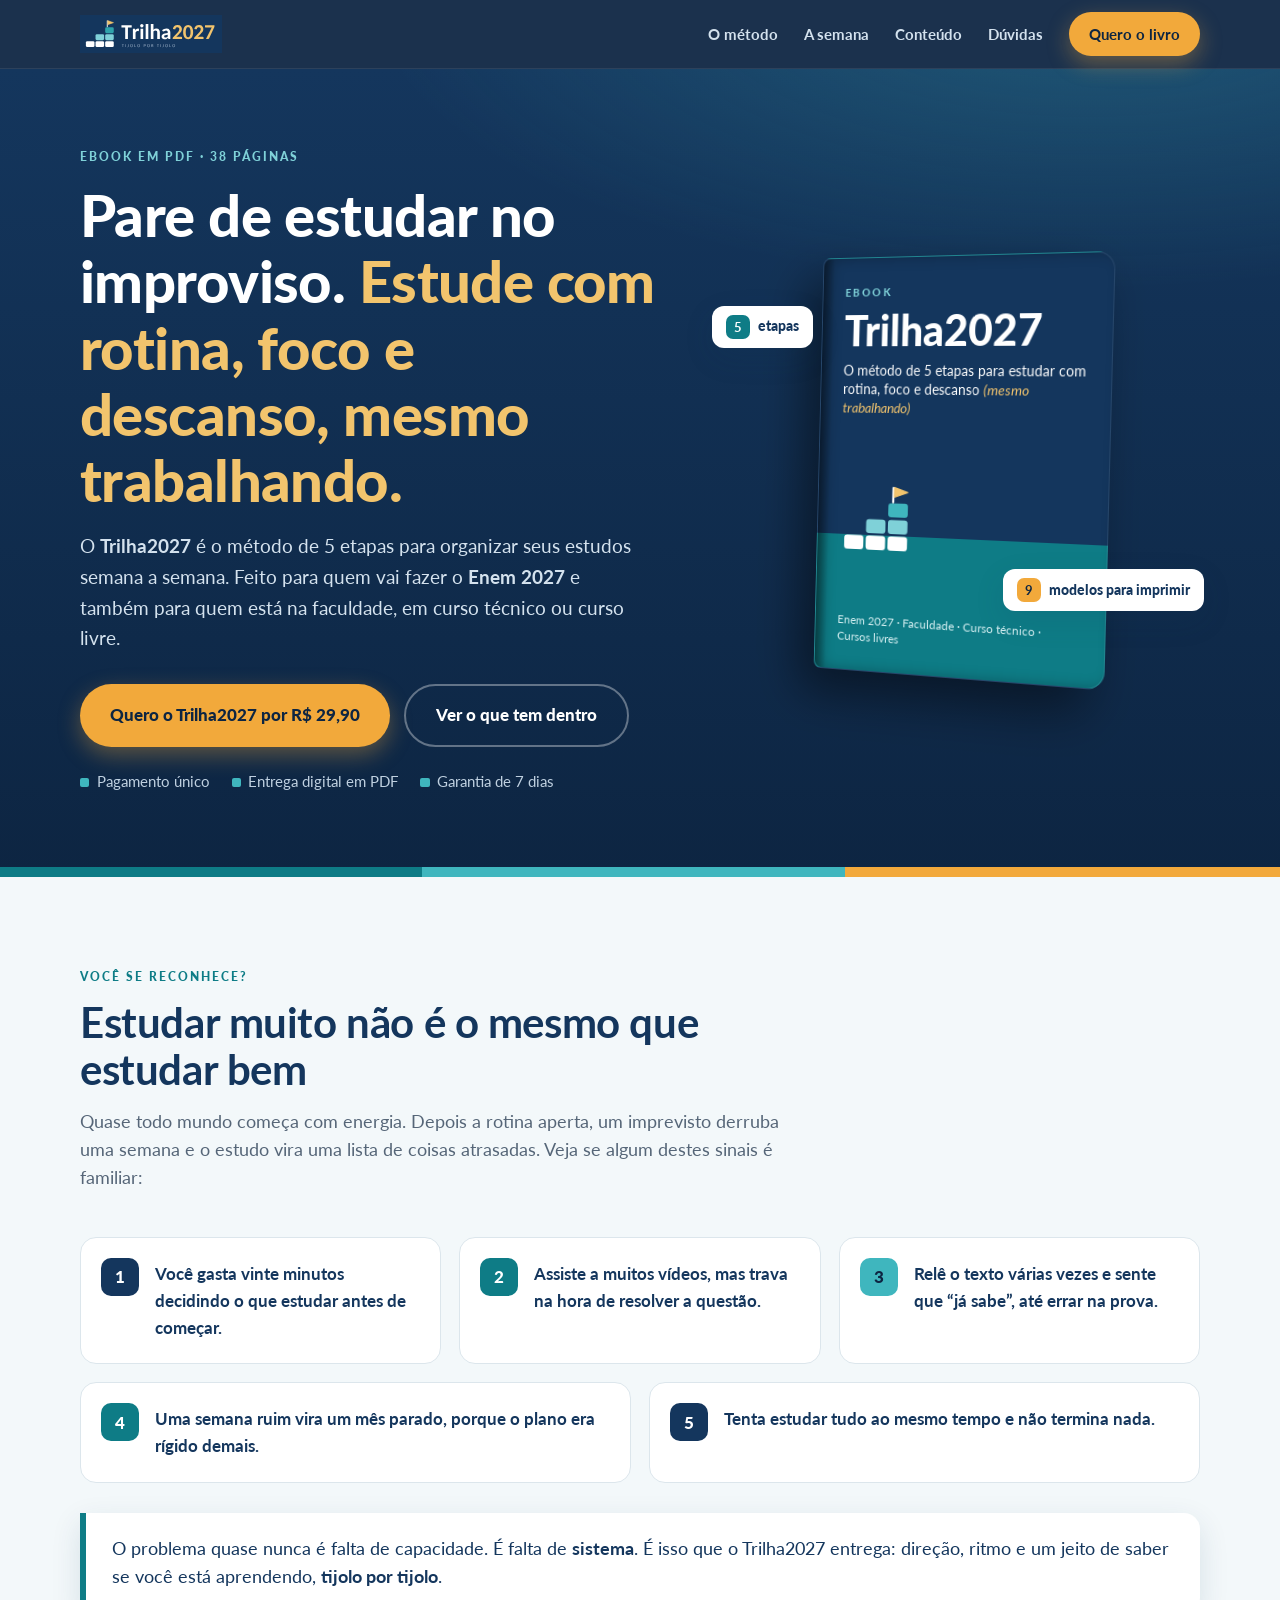
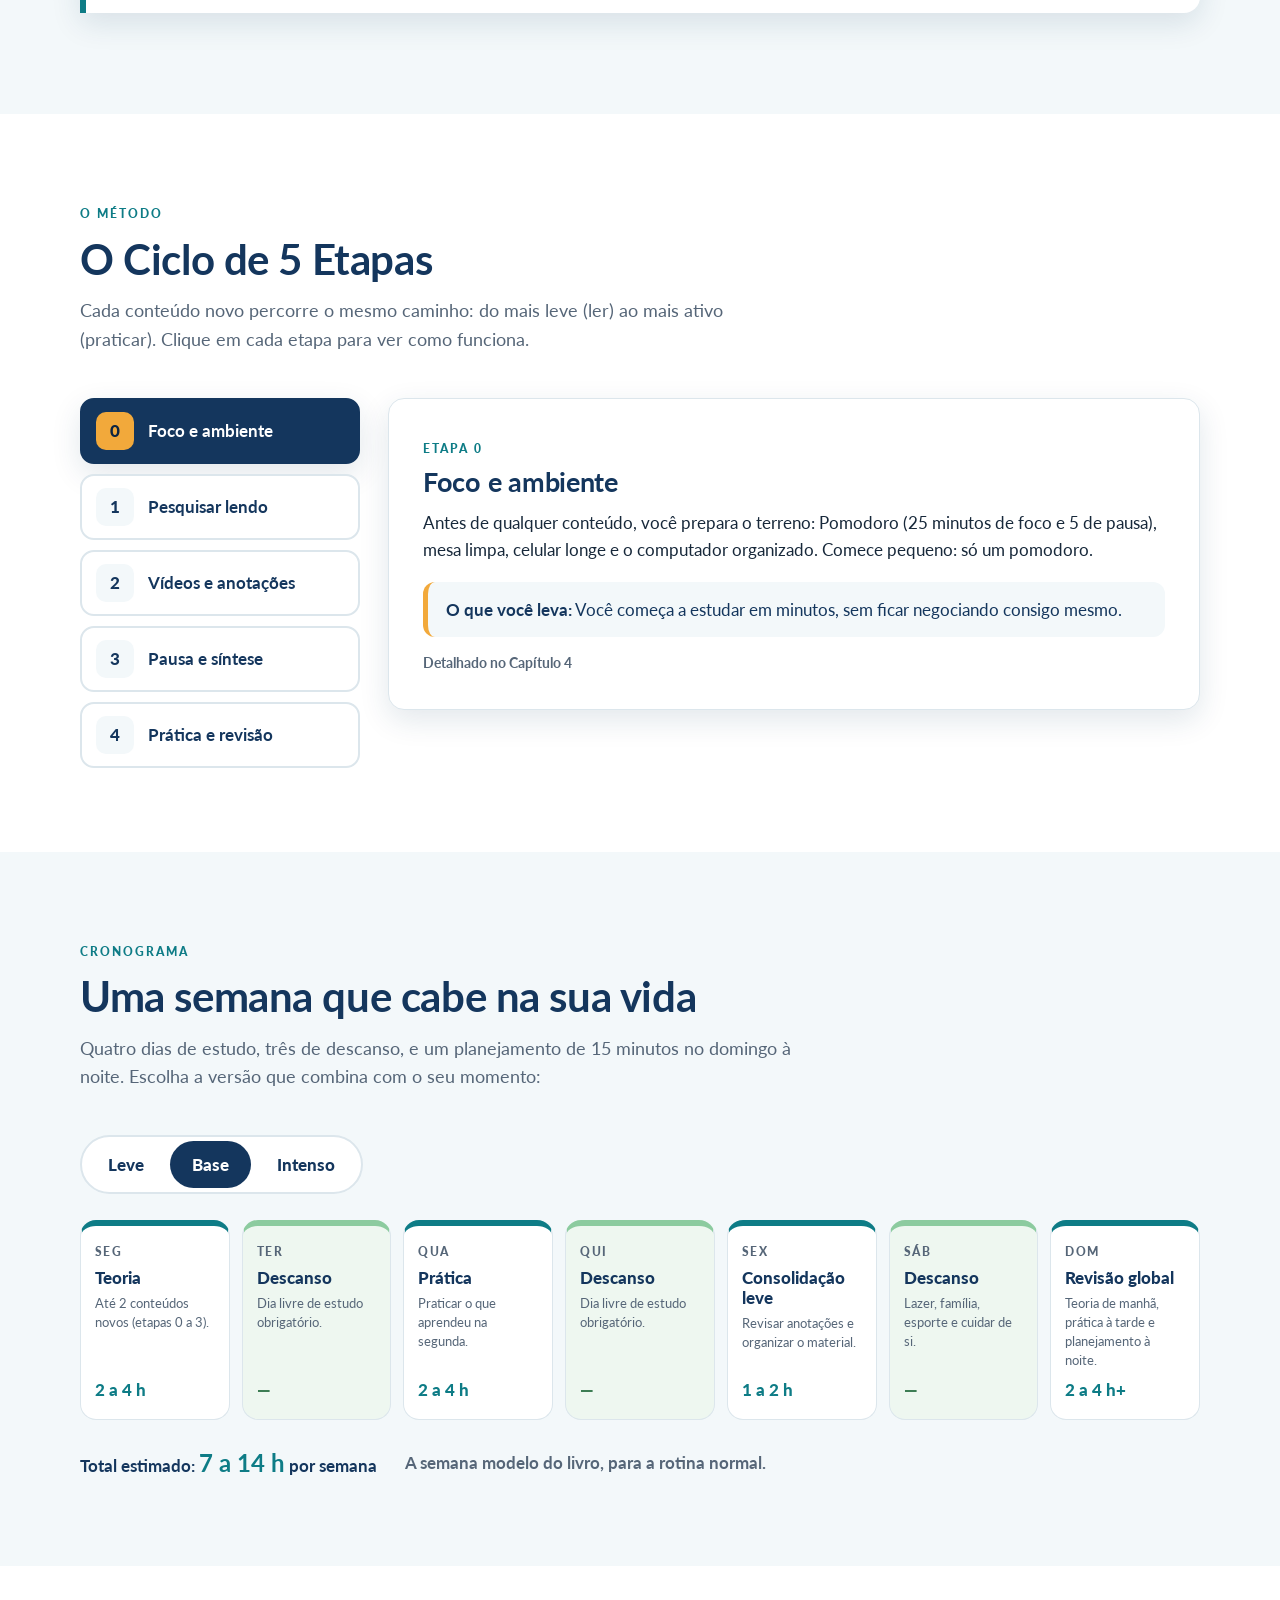
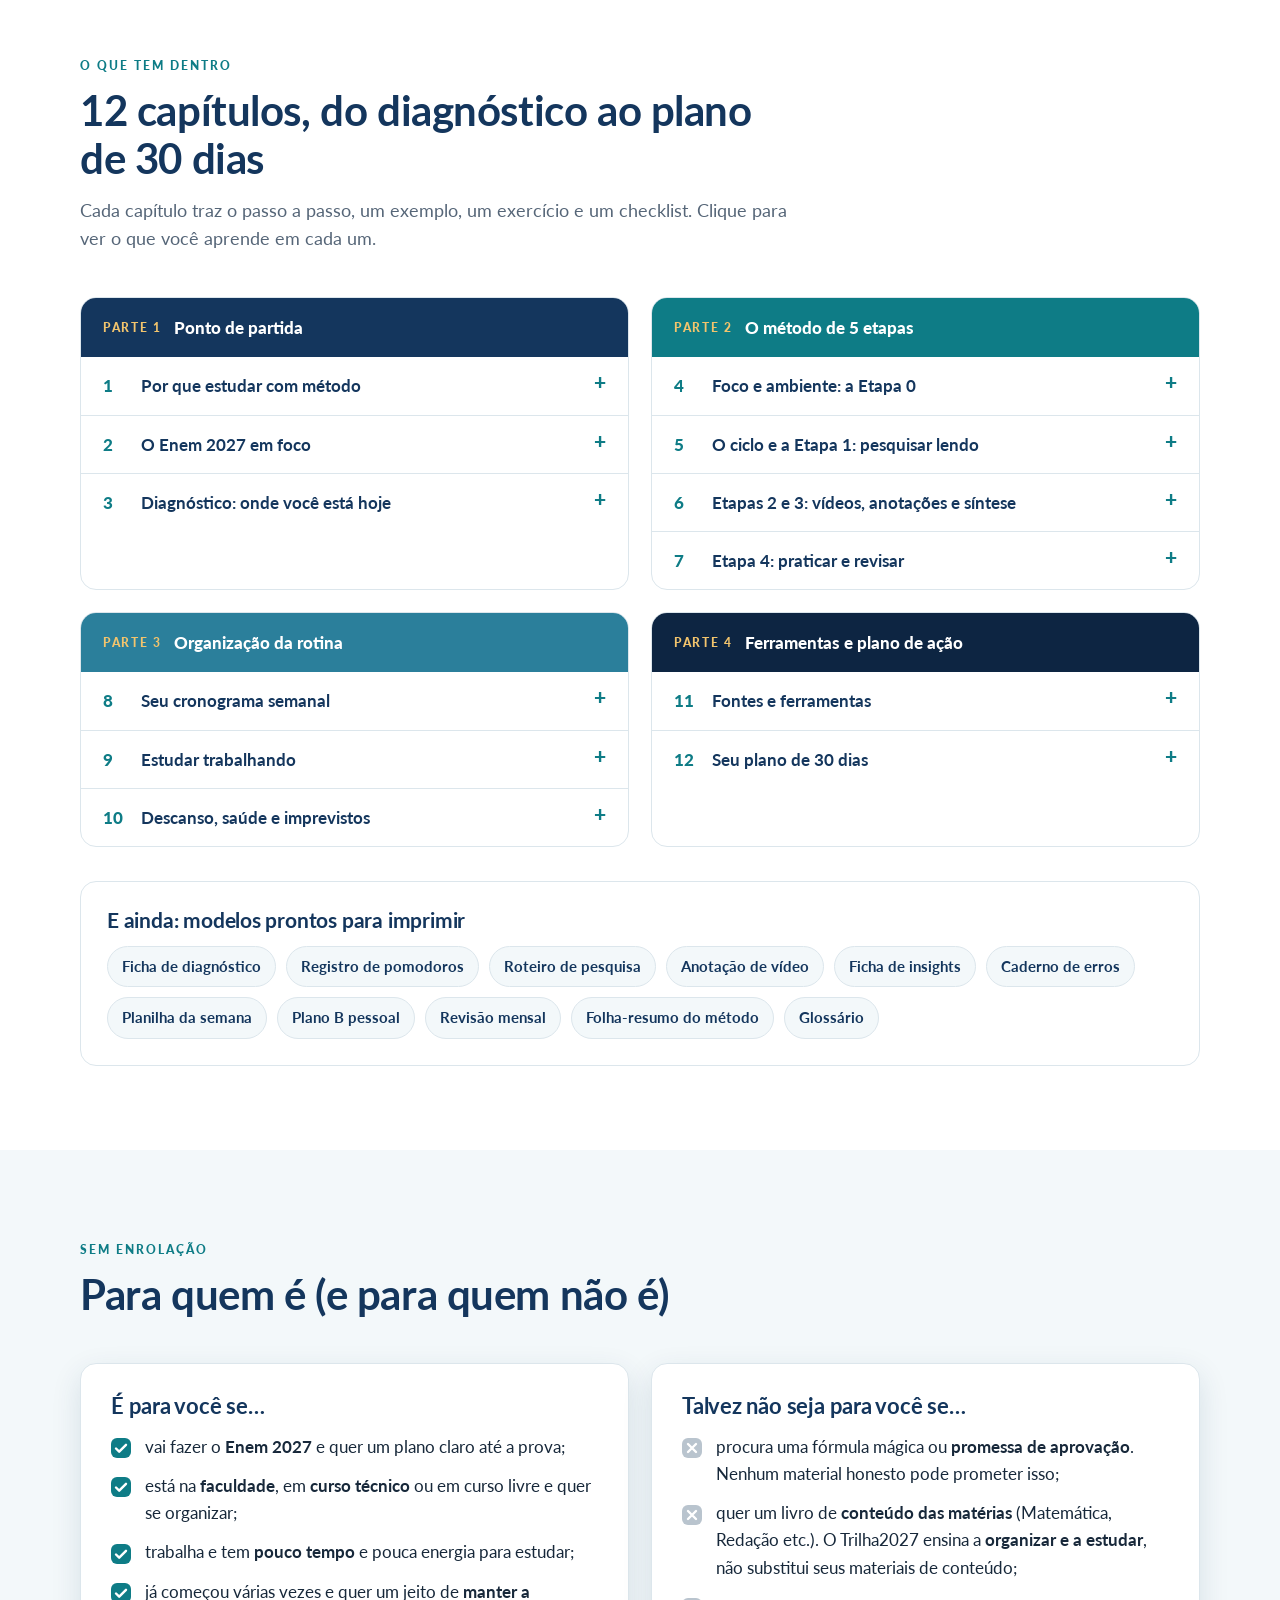
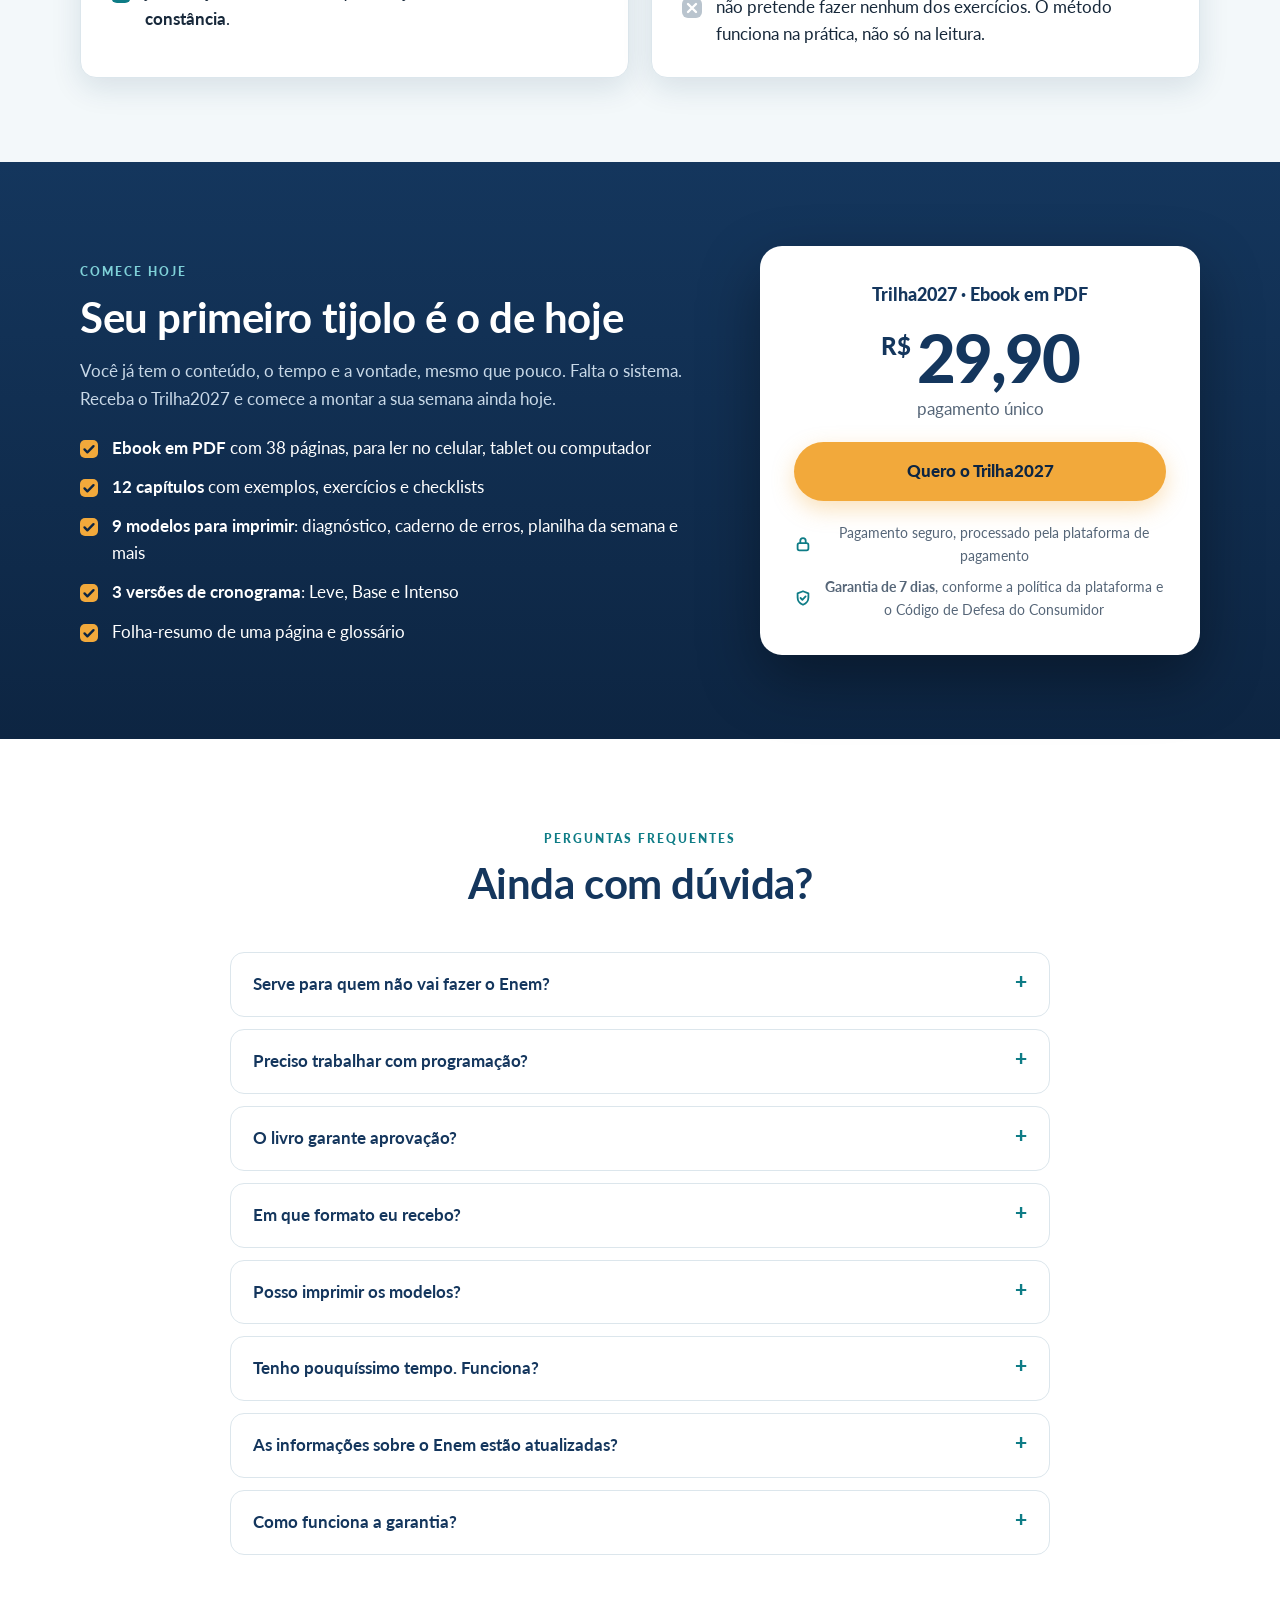
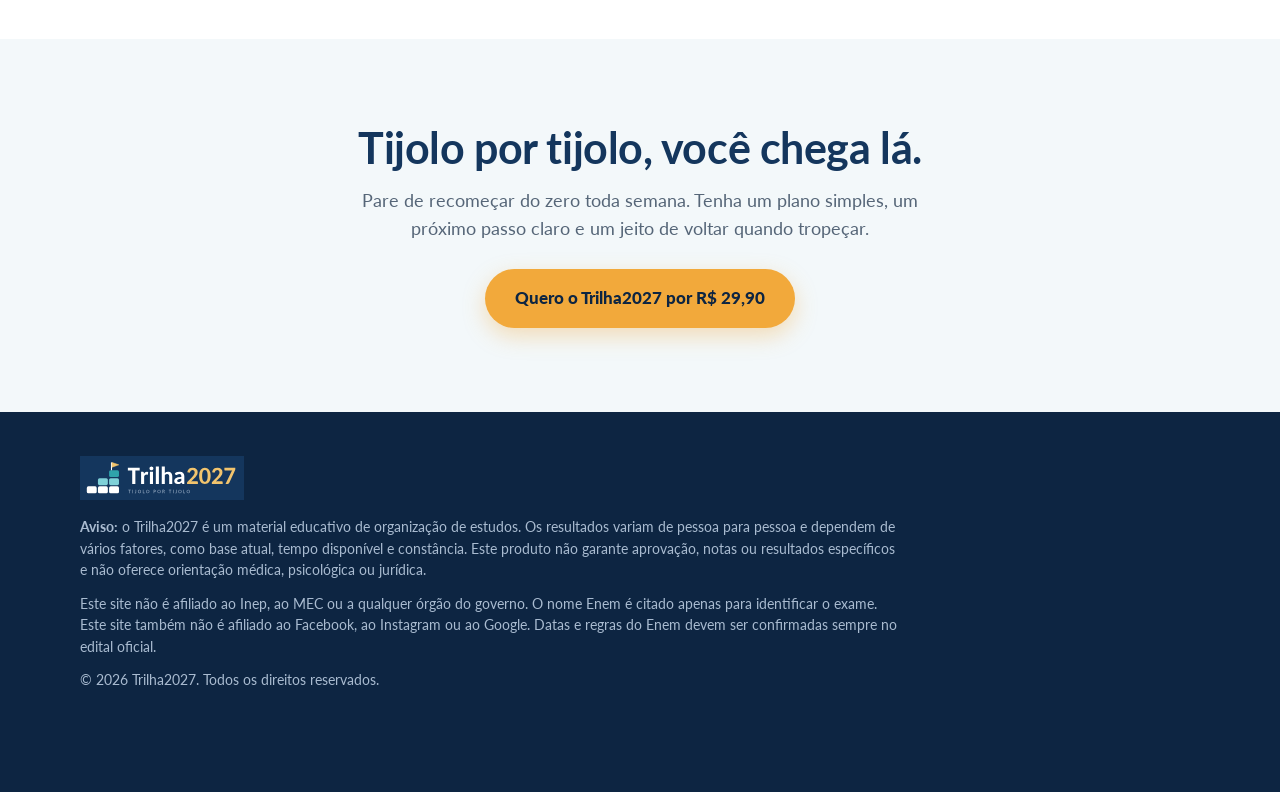
==== index.html @ 7171a528 "Organização profissional da estrutura do site Trilha2027" ====
<!doctype html>
<html lang="pt-BR">

<head>
  <meta charset="utf-8">
  <meta name="viewport" content="width=device-width, initial-scale=1">
  <title>Trilha2027 | Estude com rotina, foco e descanso</title>
  <meta name="description"
    content="Ebook em PDF com o método de 5 etapas para estudar com rotina, foco e descanso, mesmo trabalhando. Para Enem 2027, faculdade, curso técnico e cursos livres.">
  <meta name="theme-color" content="#14365D">
  <meta property="og:type" content="website">
  <meta property="og:title" content="Trilha2027: o método de 5 etapas para estudar com rotina, foco e descanso">
  <meta property="og:description"
    content="Ebook em PDF para estudantes do Enem 2027, da faculdade e de cursos técnicos. Diagnóstico, ciclo de 5 etapas, cronograma semanal e modelos para imprimir.">
  
  <!-- Ícone e Estilos -->
  <link rel="icon" type="image/svg+xml" href="assets/logo/trilha2027-icone.svg">
  <link rel="preconnect" href="https://fonts.googleapis.com">
  <link rel="preconnect" href="https://fonts.gstatic.com" crossorigin>
  <link href="https://fonts.googleapis.com/css2?family=Lato:wght@400;700;900&display=swap" rel="stylesheet">
  <link rel="stylesheet" href="css/style.css">

  <!-- RASTREAMENTO (tráfego pago)
     Cole aqui o snippet do Meta Pixel e/ou do Google Tag (GA4 / Google Ads).
     A página já dispara: fbq('track','InitiateCheckout') e gtag('event','begin_checkout')
     quando alguém clica em um botão de compra, e envia eventos ao dataLayer (Google Tag Manager). -->
</head>

<body>
  <script>document.documentElement.classList.add('js')</script>

  <!-- CABEÇALHO -->
  <header class="site-header">
    <div class="wrap">
      <a class="brand" href="#topo" aria-label="Trilha2027, início">
        <img src="assets/logo/trilha2027-logo-fundo-escuro.svg" alt="Trilha2027, tijolo por tijolo" width="170" height="38">
      </a>
      <nav class="nav" aria-label="Principal">
        <a href="#metodo">O método</a>
        <a href="#semana">A semana</a>
        <a href="#conteudo">Conteúdo</a>
        <a href="#faq">Dúvidas</a>
        <a class="btn btn-primary btn-sm"
          href="https://pay.hotmart.com/R107923167E?sck=HOTMART_PRODUCT_PAGE&amp;off=1y2xkw7x&amp;hotfeature=32&amp;_gl=1*fsosai*_gcl_aw*R0NMLjE3OTEzMzM1ODQuQ2owS0NRand1SkxXQmhEX0FSSXNBSUJjUlV3VndDVS1Lc1VGcmczVG5XMHNEVXZTeVBSRUQ3NWRmbmlVYXROSldNRkR1VHJpeHZKT0V6Y2FBcHZpRUFMd193Y0I.*_gcl_au*ODEzNzQ4ODY5LjE3OTEwODE2OTQ.*FPAU*MTE3ODcxMjAxMC4xNzkxMDgxNjkx*_ga*MTYxMDUzNTg2MS4xNzkxMDgxNjg5*_ga_GQH2V1F11Q*czE3OTEzNDA5NzQkbzUkZzEkdDE3OTEzNDIzNjIkajU5JGwwJGgzMjI3NjUzNTg.&amp;bid=1791342445198"
          data-cta="header">Quero o livro</a>
      </nav>
    </div>
  </header>

  <main id="topo">

    <!-- HERO -->
    <section class="hero">
      <div class="wrap">
        <div>
          <span class="eyebrow">Ebook em PDF &middot; <span data-pages>38</span> páginas</span>
          <h1>Pare de estudar no improviso. <em>Estude com rotina, foco e descanso, mesmo trabalhando.</em></h1>
          <p class="lead">O <strong>Trilha2027</strong> é o método de 5 etapas para organizar seus estudos semana a
            semana. Feito para quem vai fazer o <strong>Enem 2027</strong> e também para quem está na faculdade, em
            curso técnico ou curso livre.</p>
          <div class="hero-cta">
            <a class="btn btn-primary"
              href="https://pay.hotmart.com/R107923167E?sck=HOTMART_PRODUCT_PAGE&amp;off=1y2xkw7x&amp;hotfeature=32&amp;_gl=1*fsosai*_gcl_aw*R0NMLjE3OTEzMzM1ODQuQ2owS0NRand1SkxXQmhEX0FSSXNBSUJjUlV3VndDVS1Lc1VGcmczVG5XMHNEVXZTeVBSRUQ3NWRmbmlVYXROSldNRkR1VHJpeHZKT0V6Y2FBcHZpRUFMd193Y0I.*_gcl_au*ODEzNzQ4ODY5LjE3OTEwODE2OTQ.*FPAU*MTE3ODcxMjAxMC4xNzkxMDgxNjkx*_ga*MTYxMDUzNTg2MS4xNzkxMDgxNjg5*_ga_GQH2V1F11Q*czE3OTEzNDA5NzQkbzUkZzEkdDE3OTEzNDIzNjIkajU5JGwwJGgzMjI3NjUzNTg.&amp;bid=1791342445198"
              data-cta="hero">Quero o Trilha2027 por R$&nbsp;<span data-price>29,90</span></a>
            <a class="btn btn-ghost" href="#conteudo">Ver o que tem dentro</a>
          </div>
          <ul class="ticks">
            <li>Pagamento único</li>
            <li>Entrega digital em PDF</li>
            <li>Garantia de 7 dias</li>
          </ul>
        </div>
        <div class="hero-art" aria-hidden="true">
          <div class="book">
            <div>
              <div class="tag">EBOOK</div>
              <div class="title">Trilha2027</div>
              <div class="sub">O método de 5 etapas para estudar com rotina, foco e descanso <i>(mesmo trabalhando)</i>
              </div>
            </div>
            <svg class="ico" viewBox="0 0 120 114" aria-hidden="true">
              <rect x="8" y="84" width="32" height="22" rx="5" fill="#fff" />
              <rect x="44" y="84" width="32" height="22" rx="5" fill="#fff" />
              <rect x="80" y="84" width="32" height="22" rx="5" fill="#fff" />
              <rect x="44" y="58" width="32" height="22" rx="5" fill="#7FD1D8" />
              <rect x="80" y="58" width="32" height="22" rx="5" fill="#7FD1D8" />
              <rect x="80" y="32" width="32" height="22" rx="5" fill="#3FB6BE" />
              <rect x="86" y="6" width="3.5" height="26" rx="1.75" fill="#fff" />
              <path d="M89.5 7L111 14.5 89.5 22Z" fill="#F2C46D" stroke="#F2C46D" stroke-width="2"
                stroke-linejoin="round" />
            </svg>
            <div class="foot">Enem 2027 &middot; Faculdade &middot; Curso técnico &middot; Cursos livres</div>
          </div>
          <div class="chip c1"><b>5</b> etapas</div>
          <div class="chip c2"><b>9</b> modelos para imprimir</div>
        </div>
      </div>
    </section>

    <!-- PROBLEMA -->
    <section class="section soft" id="problema">
      <div class="wrap">
        <div class="section-head reveal">
          <span class="eyebrow">Você se reconhece?</span>
          <h2>Estudar muito não é o mesmo que estudar bem</h2>
          <p>Quase todo mundo começa com energia. Depois a rotina aperta, um imprevisto derruba uma semana e o estudo
            vira uma lista de coisas atrasadas. Veja se algum destes sinais é familiar:</p>
        </div>
        <ul class="signs">
          <li class="reveal" data-n="1">Você gasta vinte minutos decidindo o que estudar antes de começar.</li>
          <li class="reveal" data-n="2">Assiste a muitos vídeos, mas trava na hora de resolver a questão.</li>
          <li class="reveal" data-n="3">Relê o texto várias vezes e sente que “já sabe”, até errar na prova.</li>
          <li class="reveal" data-n="4">Uma semana ruim vira um mês parado, porque o plano era rígido demais.</li>
          <li class="reveal" data-n="5">Tenta estudar tudo ao mesmo tempo e não termina nada.</li>
        </ul>
        <p class="callout reveal">O problema quase nunca é falta de capacidade. É falta de <strong>sistema</strong>. É
          isso que o Trilha2027 entrega: direção, ritmo e um jeito de saber se você está aprendendo, <strong>tijolo por
            tijolo</strong>.</p>
      </div>
    </section>

    <!-- MÉTODO -->
    <section class="section" id="metodo">
      <div class="wrap">
        <div class="section-head reveal">
          <span class="eyebrow">O método</span>
          <h2>O Ciclo de 5 Etapas</h2>
          <p>Cada conteúdo novo percorre o mesmo caminho: do mais leve (ler) ao mais ativo (praticar). Clique em cada
            etapa para ver como funciona.</p>
        </div>
        <div class="stepper reveal">
          <div class="step-list" role="tablist" aria-label="Etapas do ciclo" id="stepList"></div>
          <div id="stepPanels"></div>
        </div>
      </div>
    </section>

    <!-- SEMANA -->
    <section class="section soft" id="semana">
      <div class="wrap">
        <div class="section-head reveal">
          <span class="eyebrow">Cronograma</span>
          <h2>Uma semana que cabe na sua vida</h2>
          <p>Quatro dias de estudo, três de descanso, e um planejamento de 15 minutos no domingo à noite. Escolha a
            versão que combina com o seu momento:</p>
        </div>
        <div class="seg reveal" role="group" aria-label="Versão da semana" id="weekSeg"></div>
        <div class="week reveal" id="weekGrid" aria-live="polite"></div>
        <div class="week-total reveal">
          <span>Total estimado: <strong id="weekHours">7 a 14 h</strong> por semana</span>
          <p class="week-note" id="weekNote"></p>
        </div>
      </div>
    </section>

    <!-- CONTEÚDO -->
    <section class="section" id="conteudo">
      <div class="wrap">
        <div class="section-head reveal">
          <span class="eyebrow">O que tem dentro</span>
          <h2>12 capítulos, do diagnóstico ao plano de 30 dias</h2>
          <p>Cada capítulo traz o passo a passo, um exemplo, um exercício e um checklist. Clique para ver o que você
            aprende em cada um.</p>
        </div>
        <div class="parts reveal" id="parts"></div>
        <div class="models reveal">
          <h3>E ainda: modelos prontos para imprimir</h3>
          <ul class="pills">
            <li>Ficha de diagnóstico</li>
            <li>Registro de pomodoros</li>
            <li>Roteiro de pesquisa</li>
            <li>Anotação de vídeo</li>
            <li>Ficha de insights</li>
            <li>Caderno de erros</li>
            <li>Planilha da semana</li>
            <li>Plano B pessoal</li>
            <li>Revisão mensal</li>
            <li>Folha-resumo do método</li>
            <li>Glossário</li>
          </ul>
        </div>
      </div>
    </section>

    <!-- PARA QUEM -->
    <section class="section soft" id="paraquem">
      <div class="wrap">
        <div class="section-head reveal">
          <span class="eyebrow">Sem enrolação</span>
          <h2>Para quem é (e para quem não é)</h2>
        </div>
        <div class="cols">
          <div class="card yes reveal">
            <h3>É para você se…</h3>
            <ul>
              <li>vai fazer o <strong>Enem 2027</strong> e quer um plano claro até a prova;</li>
              <li>está na <strong>faculdade</strong>, em <strong>curso técnico</strong> ou em curso livre e quer se
                organizar;</li>
              <li>trabalha e tem <strong>pouco tempo</strong> e pouca energia para estudar;</li>
              <li>já começou várias vezes e quer um jeito de <strong>manter a constância</strong>.</li>
            </ul>
          </div>
          <div class="card no reveal">
            <h3>Talvez não seja para você se…</h3>
            <ul>
              <li>procura uma fórmula mágica ou <strong>promessa de aprovação</strong>. Nenhum material honesto pode
                prometer isso;</li>
              <li>quer um livro de <strong>conteúdo das matérias</strong> (Matemática, Redação etc.). O Trilha2027
                ensina a <strong>organizar e a estudar</strong>, não substitui seus materiais de conteúdo;</li>
              <li>não pretende fazer nenhum dos exercícios. O método funciona na prática, não só na leitura.</li>
            </ul>
          </div>
        </div>
      </div>
    </section>

    <!-- OFERTA -->
    <section class="section offer" id="oferta">
      <div class="wrap">
        <div class="reveal">
          <span class="eyebrow">Comece hoje</span>
          <h2>Seu primeiro tijolo é o de hoje</h2>
          <p>Você já tem o conteúdo, o tempo e a vontade, mesmo que pouco. Falta o sistema. Receba o Trilha2027 e comece
            a montar a sua semana ainda hoje.</p>
          <ul class="includes">
            <li><strong>Ebook em PDF</strong> com <span data-pages>38</span> páginas, para ler no celular, tablet ou
              computador</li>
            <li><strong>12 capítulos</strong> com exemplos, exercícios e checklists</li>
            <li><strong>9 modelos para imprimir</strong>: diagnóstico, caderno de erros, planilha da semana e mais</li>
            <li><strong>3 versões de cronograma</strong>: Leve, Base e Intenso</li>
            <li>Folha-resumo de uma página e glossário</li>
          </ul>
        </div>
        <div class="price-card reveal">
          <div class="name">Trilha2027 &middot; Ebook em PDF</div>
          <div class="price"><span class="cur">R$</span><span class="val" data-price>29,90</span></div>
          <p class="once">pagamento único <span data-installments></span></p>
          <a class="btn btn-primary btn-block"
            href="https://pay.hotmart.com/R107923167E?sck=HOTMART_PRODUCT_PAGE&amp;off=1y2xkw7x&amp;hotfeature=32&amp;_gl=1*fsosai*_gcl_aw*R0NMLjE3OTEzMzM1ODQuQ2owS0NRand1SkxXQmhEX0FSSXNBSUJjUlV3VndDVS1Lc1VGcmczVG5XMHNEVXZTeVBSRUQ3NWRmbmlVYXROSldNRkR1VHJpeHZKT0V6Y2FBcHZpRUFMd193Y0I.*_gcl_au*ODEzNzQ4ODY5LjE3OTEwODE2OTQ.*FPAU*MTE3ODcxMjAxMC4xNzkxMDgxNjkx*_ga*MTYxMDUzNTg2MS4xNzkxMDgxNjg5*_ga_GQH2V1F11Q*czE3OTEzNDA5NzQkbzUkZzEkdDE3OTEzNDIzNjIkajU5JGwwJGgzMjI3NjUzNTg.&amp;bid=1791342445198"
            data-cta="offer">Quero o Trilha2027</a>
          <div class="safe">
            <div>
              <svg viewBox="0 0 20 20" fill="none" stroke="#0E7C86" stroke-width="2" stroke-linecap="round" stroke-linejoin="round">
                <rect x="4" y="9" width="12" height="8" rx="2" />
                <path d="M7 9V6.5a3 3 0 016 0V9" />
              </svg>
              Pagamento seguro, processado pela plataforma de pagamento
            </div>
            <div>
              <svg viewBox="0 0 20 20" fill="none" stroke="#0E7C86" stroke-width="2" stroke-linecap="round" stroke-linejoin="round">
                <path d="M10 2.5l6 2.3v4.7c0 3.8-2.5 6.7-6 8-3.5-1.3-6-4.2-6-8V4.8z" />
                <path d="M7.3 10l2 2 3.6-3.8" />
              </svg>
              <span><strong>Garantia de 7 dias</strong>, conforme a política da plataforma e o Código de Defesa do Consumidor</span>
            </div>
          </div>
        </div>
      </div>
    </section>

    <!-- FAQ -->
    <section class="section" id="faq">
      <div class="wrap">
        <div class="section-head reveal" style="margin-inline:auto;text-align:center">
          <span class="eyebrow">Perguntas frequentes</span>
          <h2>Ainda com dúvida?</h2>
        </div>
        <div class="faq reveal" id="faqList"></div>
      </div>
    </section>

    <!-- CTA FINAL -->
    <section class="section final">
      <div class="wrap reveal">
        <h2>Tijolo por tijolo, você chega lá.</h2>
        <p>Pare de recomeçar do zero toda semana. Tenha um plano simples, um próximo passo claro e um jeito de voltar
          quando tropeçar.</p>
        <a class="btn btn-primary"
          href="https://pay.hotmart.com/R107923167E?sck=HOTMART_PRODUCT_PAGE&amp;off=1y2xkw7x&amp;hotfeature=32&amp;_gl=1*fsosai*_gcl_aw*R0NMLjE3OTEzMzM1ODQuQ2owS0NRand1SkxXQmhEX0FSSXNBSUJjUlV3VndDVS1Lc1VGcmczVG5XMHNEVXZTeVBSRUQ3NWRmbmlVYXROSldNRkR1VHJpeHZKT0V6Y2FBcHZpRUFMd193Y0I.*_gcl_au*ODEzNzQ4ODY5LjE3OTEwODE2OTQ.*FPAU*MTE3ODcxMjAxMC4xNzkxMDgxNjkx*_ga*MTYxMDUzNTg2MS4xNzkxMDgxNjg5*_ga_GQH2V1F11Q*czE3OTEzNDA5NzQkbzUkZzEkdDE3OTEzNDIzNjIkajU5JGwwJGgzMjI3NjUzNTg.&amp;bid=1791342445198"
          data-cta="final">Quero o Trilha2027 por R$&nbsp;<span data-price>29,90</span></a>
      </div>
    </section>

  </main>

  <!-- RODAPÉ -->
  <footer class="site-footer">
    <div class="wrap">
      <img src="assets/logo/trilha2027-logo-fundo-escuro.svg" alt="Trilha2027" width="194" height="44">
      <p><strong>Aviso:</strong> o Trilha2027 é um material educativo de organização de estudos. Os resultados variam de
        pessoa para pessoa e dependem de vários fatores, como base atual, tempo disponível e constância. Este produto
        não garante aprovação, notas ou resultados específicos e não oferece orientação médica, psicológica ou jurídica.
      </p>
      <p>Este site não é afiliado ao Inep, ao MEC ou a qualquer órgão do governo. O nome Enem é citado apenas para
        identificar o exame. Este site também não é afiliado ao Facebook, ao Instagram ou ao Google. Datas e regras do
        Enem devem ser confirmadas sempre no edital oficial.</p>
      <p>&copy; <span id="year">2026</span> Trilha2027. Todos os direitos reservados.</p>
    </div>
  </footer>

  <!-- BARRA FIXA MOBILE -->
  <div class="sticky" id="sticky" aria-hidden="true">
    <div class="p">R$ <span data-price>29,90</span><small>Ebook em PDF &middot; pagamento único</small></div>
    <a class="btn btn-primary"
      href="https://pay.hotmart.com/R107923167E?sck=HOTMART_PRODUCT_PAGE&amp;off=1y2xkw7x&amp;hotfeature=32&amp;_gl=1*fsosai*_gcl_aw*R0NMLjE3OTEzMzM1ODQuQ2owS0NRand1SkxXQmhEX0FSSXNBSUJjUlV3VndDVS1Lc1VGcmczVG5XMHNEVXZTeVBSRUQ3NWRmbmlVYXROSldNRkR1VHJpeHZKT0V6Y2FBcHZpRUFMd193Y0I.*_gcl_au*ODEzNzQ4ODY5LjE3OTEwODE2OTQ.*FPAU*MTE3ODcxMjAxMC4xNzkxMDgxNjkx*_ga*MTYxMDUzNTg2MS4xNzkxMDgxNjg5*_ga_GQH2V1F11Q*czE3OTEzNDA5NzQkbzUkZzEkdDE3OTEzNDIzNjIkajU5JGwwJGgzMjI3NjUzNTg.&amp;bid=1791342445198"
      data-cta="sticky" tabindex="-1">Quero o livro</a>
  </div>

  <!-- SCRIPT PRINCIPAL -->
  <script src="js/main.js" defer></script>
</body>

</html>
---- css/style.css ----
:root {
  --navy: #14365D;
  --navy-deep: #0D2542;
  --teal: #0E7C86;
  --teal-2: #3FB6BE;
  --teal-3: #7FD1D8;
  --amber: #F2A93B;
  --amber-2: #F2C46D;
  --bg: #FFFFFF;
  --soft: #F3F8FA;
  --ink: #17283A;
  --muted: #566678;
  --line: #DCE6EC;
  --radius: 16px;
  --shadow: 0 10px 30px rgba(20, 54, 93, .12);
  --font: "Lato", "Carlito", "Calibri", system-ui, -apple-system, "Segoe UI", Roboto, sans-serif;
}

* {
  box-sizing: border-box;
}

html {
  scroll-behavior: smooth;
  scroll-padding-top: 76px;
}

body {
  margin: 0;
  font-family: var(--font);
  color: var(--ink);
  background: var(--bg);
  line-height: 1.6;
  font-size: 17px;
  -webkit-font-smoothing: antialiased;
}

img,
svg {
  max-width: 100%;
  display: block;
}

a {
  color: inherit;
}

h1,
h2,
h3 {
  line-height: 1.15;
  margin: 0;
  color: var(--navy);
  letter-spacing: -.01em;
}

p {
  margin: 0 0 1em;
}

.wrap {
  width: min(1120px, 100% - 40px);
  margin-inline: auto;
}

.eyebrow {
  display: inline-block;
  font-size: .78rem;
  font-weight: 900;
  letter-spacing: .16em;
  text-transform: uppercase;
  color: var(--teal);
}

.section {
  padding: 84px 0;
}

.section.soft {
  background: var(--soft);
}

.section-head {
  max-width: 720px;
  margin-bottom: 44px;
}

.section-head h2 {
  font-size: clamp(1.8rem, 3.4vw, 2.6rem);
  margin: 10px 0 14px;
}

.section-head p {
  color: var(--muted);
  font-size: 1.1rem;
  margin: 0;
}

:focus-visible {
  outline: 3px solid var(--amber);
  outline-offset: 3px;
  border-radius: 6px;
}

/* botões */
.btn {
  display: inline-flex;
  align-items: center;
  justify-content: center;
  font: inherit;
  font-weight: 900;
  text-decoration: none;
  border: 0;
  cursor: pointer;
  border-radius: 999px;
  padding: 16px 30px;
  font-size: 1.05rem;
  transition: transform .15s ease, box-shadow .15s ease, background .15s ease;
}

.btn-primary {
  background: var(--amber);
  color: var(--navy-deep);
  box-shadow: 0 8px 22px rgba(242, 169, 59, .35);
}

.btn-primary:hover {
  transform: translateY(-2px);
  background: #F5B650;
  box-shadow: 0 12px 26px rgba(242, 169, 59, .45);
}

.btn-ghost {
  background: transparent;
  color: #fff;
  border: 2px solid rgba(255, 255, 255, .35);
}

.btn-ghost:hover {
  border-color: #fff;
  background: rgba(255, 255, 255, .08);
}

.btn-sm {
  padding: 10px 20px;
  font-size: .95rem;
}

.btn-block {
  width: 100%;
}

/* cabeçalho */
.site-header {
  position: sticky;
  top: 0;
  z-index: 50;
  background: rgba(13, 37, 66, .94);
  backdrop-filter: blur(8px);
  border-bottom: 1px solid rgba(255, 255, 255, .08);
}

.site-header .wrap {
  display: flex;
  align-items: center;
  justify-content: space-between;
  height: 68px;
  gap: 16px;
}

.brand img {
  height: 38px;
  width: auto;
}

.nav {
  display: flex;
  align-items: center;
  gap: 26px;
}

.nav a {
  color: #D4E2EE;
  text-decoration: none;
  font-weight: 700;
  font-size: .95rem;
}

.nav a:hover {
  color: #fff;
}

.nav .btn {
  color: var(--navy-deep);
}

@media (max-width:820px) {
  .nav a:not(.btn) {
    display: none;
  }

  .brand img {
    height: 32px;
  }
}

/* hero */
.hero {
  position: relative;
  background: radial-gradient(1200px 500px at 85% -10%, rgba(63, 182, 190, .28), transparent 60%), linear-gradient(180deg, var(--navy) 0%, var(--navy-deep) 100%);
  color: #fff;
  overflow: hidden;
}

.hero::after {
  content: "";
  position: absolute;
  inset: auto 0 0 0;
  height: 10px;
  background: linear-gradient(90deg, var(--teal) 0 33%, var(--teal-2) 33% 66%, var(--amber) 66%);
}

.hero .wrap {
  display: grid;
  grid-template-columns: 1.1fr .9fr;
  gap: 48px;
  align-items: center;
  padding: 72px 0 84px;
}

.hero .eyebrow {
  color: var(--teal-3);
}

.hero h1 {
  color: #fff;
  font-size: clamp(2.2rem, 5vw, 3.6rem);
  margin: 14px 0 18px;
  font-weight: 900;
}

.hero h1 em {
  font-style: normal;
  color: var(--amber-2);
}

.hero .lead {
  font-size: 1.2rem;
  color: #D4E2EE;
  max-width: 560px;
}

.hero-cta {
  display: flex;
  flex-wrap: wrap;
  gap: 14px;
  margin: 30px 0 22px;
}

.ticks {
  display: flex;
  flex-wrap: wrap;
  gap: 8px 22px;
  list-style: none;
  padding: 0;
  margin: 0;
  color: #BFD0E0;
  font-size: .95rem;
}

.ticks li::before {
  content: "";
  display: inline-block;
  width: .6em;
  height: .6em;
  margin-right: .5em;
  border-radius: 2px;
  background: var(--teal-2);
}

.hero-art {
  display: grid;
  place-items: center;
  position: relative;
}

.book {
  position: relative;
  width: min(300px, 70vw);
  aspect-ratio: .707;
  border-radius: 8px 18px 18px 8px;
  background: linear-gradient(180deg, var(--navy) 0 67%, var(--teal) 67% 100%);
  box-shadow: -18px 24px 50px rgba(0, 0, 0, .45), inset 8px 0 14px rgba(0, 0, 0, .25);
  padding: 26px 24px;
  display: flex;
  flex-direction: column;
  justify-content: space-between;
  transform: perspective(1000px) rotateY(-14deg) rotate(1.5deg);
  transition: transform .5s ease;
  border: 1px solid rgba(255, 255, 255, .08);
}

.book:hover {
  transform: perspective(1000px) rotateY(-4deg) rotate(0);
}

.book::before {
  content: "";
  position: absolute;
  left: 0;
  top: 0;
  bottom: 0;
  width: 12px;
  background: linear-gradient(90deg, rgba(0, 0, 0, .35), transparent);
  border-radius: 8px 0 0 8px;
}

.book .tag {
  font-size: .7rem;
  font-weight: 900;
  letter-spacing: .22em;
  color: var(--teal-3);
}

.book .title {
  font-size: clamp(2rem, 6vw, 2.7rem);
  font-weight: 900;
  color: #fff;
  line-height: 1;
  margin: 8px 0 10px;
}

.book .sub {
  font-size: .88rem;
  color: #fff;
  line-height: 1.35;
}

.book .sub i {
  color: var(--amber-2);
}

.book .ico {
  width: 78px;
  margin-top: 6px;
}

.book .foot {
  font-size: .74rem;
  color: #D6F0F2;
  line-height: 1.4;
}

.chip {
  position: absolute;
  background: #fff;
  color: var(--navy);
  font-weight: 900;
  font-size: .85rem;
  padding: 9px 14px;
  border-radius: 12px;
  box-shadow: var(--shadow);
  display: flex;
  align-items: center;
  gap: 8px;
}

.chip b {
  display: grid;
  place-items: center;
  width: 24px;
  height: 24px;
  border-radius: 7px;
  background: var(--teal);
  color: #fff;
  font-size: .8rem;
}

.chip.c1 {
  left: -6px;
  top: 12%;
}

.chip.c2 {
  right: -4px;
  bottom: 16%;
}

.chip.c2 b {
  background: var(--amber);
  color: var(--navy-deep);
}

@media (max-width:900px) {
  .hero .wrap {
    grid-template-columns: 1fr;
    padding: 48px 0 64px;
    gap: 34px;
  }

  .hero-art {
    order: -1;
  }

  .chip {
    display: none;
  }
}

/* problema */
.signs {
  display: grid;
  grid-template-columns: repeat(6, 1fr);
  gap: 18px;
  margin: 0;
  padding: 0;
  list-style: none;
}

.signs li {
  grid-column: span 2;
}

.signs li:nth-child(n+4) {
  grid-column: span 3;
}

@media (max-width:900px) {
  .signs {
    grid-template-columns: repeat(2, 1fr);
  }

  .signs li,
  .signs li:nth-child(n+4) {
    grid-column: span 1;
  }

  .signs li:last-child {
    grid-column: span 2;
  }
}

@media (max-width:600px) {
  .signs {
    grid-template-columns: 1fr;
  }

  .signs li:last-child {
    grid-column: span 1;
  }
}

.signs li {
  background: #fff;
  border: 1px solid var(--line);
  border-radius: var(--radius);
  padding: 22px 22px 22px 74px;
  position: relative;
  font-weight: 700;
  color: var(--navy);
}

.signs li::before {
  content: attr(data-n);
  position: absolute;
  left: 20px;
  top: 20px;
  width: 38px;
  height: 38px;
  border-radius: 10px;
  background: var(--navy);
  color: #fff;
  display: grid;
  place-items: center;
  font-weight: 900;
}

.signs li:nth-child(2n)::before {
  background: var(--teal);
}

.signs li:nth-child(3n)::before {
  background: var(--teal-2);
  color: var(--navy-deep);
}

.callout {
  margin-top: 30px;
  padding: 22px 26px;
  border-left: 6px solid var(--teal);
  background: #fff;
  border-radius: 0 var(--radius) var(--radius) 0;
  font-size: 1.1rem;
  color: var(--navy);
  box-shadow: var(--shadow);
}

/* método (tabs) */
.stepper {
  display: grid;
  grid-template-columns: 280px 1fr;
  gap: 28px;
  align-items: start;
}

.step-list {
  display: flex;
  flex-direction: column;
  gap: 10px;
}

.step-btn {
  display: flex;
  align-items: center;
  gap: 14px;
  text-align: left;
  font: inherit;
  font-weight: 700;
  color: var(--navy);
  background: #fff;
  border: 2px solid var(--line);
  border-radius: 14px;
  padding: 12px 14px;
  cursor: pointer;
  transition: all .15s ease;
}

.step-btn .n {
  flex: none;
  width: 38px;
  height: 38px;
  border-radius: 10px;
  background: var(--soft);
  color: var(--navy);
  display: grid;
  place-items: center;
  font-weight: 900;
}

.step-btn:hover {
  border-color: var(--teal-2);
}

.step-btn[aria-selected="true"] {
  border-color: var(--navy);
  background: var(--navy);
  color: #fff;
  box-shadow: var(--shadow);
}

.step-btn[aria-selected="true"] .n {
  background: var(--amber);
  color: var(--navy-deep);
}

.step-panel {
  background: #fff;
  border: 1px solid var(--line);
  border-radius: var(--radius);
  padding: 34px;
  box-shadow: var(--shadow);
  min-height: 290px;
}

.step-panel[hidden] {
  display: none;
}

.step-panel h3 {
  font-size: 1.7rem;
  margin: 6px 0 12px;
}

.step-panel .out {
  margin-top: 18px;
  padding: 14px 18px;
  background: var(--soft);
  border-radius: 12px;
  border-left: 5px solid var(--amber);
  color: var(--navy);
}

.step-panel .cap {
  display: inline-block;
  margin-top: 14px;
  font-size: .9rem;
  color: var(--muted);
  font-weight: 700;
}

@media (max-width:820px) {
  .stepper {
    grid-template-columns: 1fr;
  }

  .step-list {
    flex-direction: row;
    overflow-x: auto;
    padding-bottom: 6px;
    gap: 8px;
    scroll-snap-type: x mandatory;
  }

  .step-btn {
    flex: none;
    scroll-snap-align: start;
    padding: 10px 14px;
  }

  .step-btn .t {
    display: none;
  }

  .step-panel {
    padding: 24px;
  }
}

/* semana */
.seg {
  display: inline-flex;
  background: #fff;
  border: 2px solid var(--line);
  border-radius: 999px;
  padding: 4px;
  margin-bottom: 26px;
  gap: 4px;
  flex-wrap: wrap;
}

.seg button {
  font: inherit;
  font-weight: 900;
  border: 0;
  background: transparent;
  color: var(--navy);
  padding: 10px 22px;
  border-radius: 999px;
  cursor: pointer;
}

.seg button[aria-pressed="true"] {
  background: var(--navy);
  color: #fff;
}

.week {
  display: grid;
  grid-template-columns: repeat(7, 1fr);
  gap: 12px;
}

.day {
  background: #fff;
  border: 1px solid var(--line);
  border-radius: var(--radius);
  padding: 16px 14px;
  min-height: 178px;
  display: flex;
  flex-direction: column;
  gap: 6px;
  border-top: 6px solid var(--teal);
}

.day.rest {
  background: #EEF7F0;
  border-top-color: #8CCB9F;
}

.day .d {
  font-size: .78rem;
  font-weight: 900;
  letter-spacing: .12em;
  text-transform: uppercase;
  color: var(--muted);
}

.day .f {
  font-weight: 900;
  color: var(--navy);
  font-size: 1.05rem;
  line-height: 1.2;
}

.day .h {
  margin-top: auto;
  font-weight: 900;
  color: var(--teal);
}

.day.rest .h {
  color: #3D7D54;
}

.day small {
  color: var(--muted);
  line-height: 1.4;
  font-size: .84rem;
}

.week-total {
  margin-top: 24px;
  display: flex;
  flex-wrap: wrap;
  gap: 12px 28px;
  align-items: center;
  font-weight: 700;
  color: var(--navy);
}

.week-total strong {
  font-size: 1.5rem;
  color: var(--teal);
}

.week-note {
  color: var(--muted);
  margin: 0;
}

@media (max-width:980px) {
  .week {
    grid-template-columns: repeat(4, 1fr);
  }
}

@media (max-width:600px) {
  .week {
    grid-template-columns: repeat(2, 1fr);
  }

  .day {
    min-height: 150px;
  }
}

/* conteúdo */
.parts {
  display: grid;
  grid-template-columns: repeat(2, 1fr);
  gap: 22px;
}

.part {
  background: #fff;
  border: 1px solid var(--line);
  border-radius: var(--radius);
  overflow: hidden;
}

.part>header {
  padding: 16px 22px;
  background: var(--navy);
  color: #fff;
  font-weight: 900;
  display: flex;
  align-items: center;
  gap: 12px;
}

.part:nth-child(2)>header {
  background: var(--teal);
}

.part:nth-child(3)>header {
  background: #2B7F9B;
}

.part:nth-child(4)>header {
  background: var(--navy-deep);
}

.part>header span {
  font-size: .75rem;
  letter-spacing: .14em;
  color: var(--amber-2);
  text-transform: uppercase;
}

details {
  border-top: 1px solid var(--line);
}

details:first-of-type {
  border-top: 0;
}

summary {
  cursor: pointer;
  list-style: none;
  padding: 15px 22px;
  font-weight: 700;
  color: var(--navy);
  display: flex;
  gap: 12px;
  align-items: flex-start;
}

summary::-webkit-details-marker {
  display: none;
}

summary::after {
  content: "+";
  margin-left: auto;
  font-weight: 900;
  color: var(--teal);
  font-size: 1.3rem;
  line-height: 1;
}

details[open]>summary::after {
  content: "–";
}

summary .cn {
  flex: none;
  min-width: 26px;
  color: var(--teal);
  font-weight: 900;
}

details .body {
  padding: 0 22px 18px 60px;
  color: var(--muted);
  font-size: .98rem;
}

.models {
  margin-top: 34px;
  background: #fff;
  border: 1px solid var(--line);
  border-radius: var(--radius);
  padding: 26px;
}

.models h3 {
  font-size: 1.3rem;
  margin-bottom: 14px;
}

.pills {
  display: flex;
  flex-wrap: wrap;
  gap: 10px;
  margin: 0;
  padding: 0;
  list-style: none;
}

.pills li {
  background: var(--soft);
  border: 1px solid var(--line);
  color: var(--navy);
  font-weight: 700;
  font-size: .92rem;
  padding: 8px 14px;
  border-radius: 999px;
}

@media (max-width:900px) {
  .parts {
    grid-template-columns: 1fr;
  }
}

/* para quem */
.cols {
  display: grid;
  grid-template-columns: 1fr 1fr;
  gap: 22px;
}

.card {
  background: #fff;
  border: 1px solid var(--line);
  border-radius: var(--radius);
  padding: 30px;
  box-shadow: var(--shadow);
}

.card h3 {
  font-size: 1.35rem;
  margin-bottom: 14px;
}

.card ul {
  margin: 0;
  padding: 0;
  list-style: none;
  display: grid;
  gap: 12px;
}

.card li {
  padding-left: 34px;
  position: relative;
}

.card.yes li::before,
.card.no li::before {
  content: "";
  position: absolute;
  left: 0;
  top: .32em;
  width: 20px;
  height: 20px;
  border-radius: 6px;
}

.card.yes li::before {
  background: var(--teal) url("data:image/svg+xml,%3Csvg xmlns='http://www.w3.org/2000/svg' viewBox='0 0 20 20'%3E%3Cpath d='M5 10.5l3.2 3.2L15 6.8' fill='none' stroke='white' stroke-width='2.4' stroke-linecap='round' stroke-linejoin='round'/%3E%3C/svg%3E") center/100% no-repeat;
}

.card.no li::before {
  background: #B9C4CE url("data:image/svg+xml,%3Csvg xmlns='http://www.w3.org/2000/svg' viewBox='0 0 20 20'%3E%3Cpath d='M6 6l8 8M14 6l-8 8' fill='none' stroke='white' stroke-width='2.4' stroke-linecap='round'/%3E%3C/svg%3E") center/100% no-repeat;
}

@media (max-width:820px) {
  .cols {
    grid-template-columns: 1fr;
  }
}

/* oferta */
.offer {
  background: linear-gradient(180deg, var(--navy) 0%, var(--navy-deep) 100%);
  color: #fff;
}

.offer .wrap {
  display: grid;
  grid-template-columns: 1fr 440px;
  gap: 48px;
  align-items: center;
}

.offer h2 {
  color: #fff;
  font-size: clamp(1.8rem, 3.4vw, 2.6rem);
  margin: 10px 0 16px;
}

.offer .eyebrow {
  color: var(--teal-3);
}

.offer p {
  color: #C9D9E8;
}

.includes {
  list-style: none;
  margin: 22px 0 0;
  padding: 0;
  display: grid;
  gap: 12px;
}

.includes li {
  padding-left: 32px;
  position: relative;
  color: #fff;
}

.includes li::before {
  content: "";
  position: absolute;
  left: 0;
  top: .35em;
  width: 18px;
  height: 18px;
  border-radius: 5px;
  background: var(--amber) url("data:image/svg+xml,%3Csvg xmlns='http://www.w3.org/2000/svg' viewBox='0 0 20 20'%3E%3Cpath d='M5 10.5l3.2 3.2L15 6.8' fill='none' stroke='%230D2542' stroke-width='2.6' stroke-linecap='round' stroke-linejoin='round'/%3E%3C/svg%3E") center/100% no-repeat;
}

.price-card {
  background: #fff;
  color: var(--ink);
  border-radius: 22px;
  padding: 34px;
  box-shadow: 0 24px 60px rgba(0, 0, 0, .35);
  text-align: center;
}

.price-card .name {
  font-weight: 900;
  color: var(--navy);
  font-size: 1.15rem;
}

.price {
  display: flex;
  align-items: flex-start;
  justify-content: center;
  gap: 6px;
  margin: 14px 0 4px;
  color: var(--navy);
  font-weight: 900;
  line-height: 1;
}

.price .cur {
  font-size: 1.5rem;
  margin-top: 10px;
}

.price .val {
  font-size: 4.2rem;
  letter-spacing: -.03em;
}

.price-card .once {
  color: var(--muted);
  margin: 0 0 20px;
}

.safe {
  display: grid;
  gap: 8px;
  margin-top: 20px;
  color: var(--muted);
  font-size: .9rem;
}

.safe div {
  display: flex;
  gap: 10px;
  align-items: center;
  justify-content: center;
}

.safe svg {
  width: 18px;
  height: 18px;
  flex: none;
}

@media (max-width:900px) {
  .offer .wrap {
    grid-template-columns: 1fr;
    gap: 34px;
  }
}

/* FAQ */
.faq {
  max-width: 820px;
  margin-inline: auto;
  display: grid;
  gap: 12px;
}

.faq details {
  background: #fff;
  border: 1px solid var(--line);
  border-radius: 14px;
}

.faq summary {
  padding: 18px 22px;
  font-size: 1.05rem;
}

.faq details .body {
  padding: 0 22px 20px;
  color: var(--muted);
}

.faq details[open] {
  box-shadow: var(--shadow);
}

/* CTA final + rodapé */
.final {
  background: var(--soft);
  text-align: center;
}

.final h2 {
  font-size: clamp(1.8rem, 3.6vw, 2.7rem);
  margin-bottom: 14px;
}

.final p {
  color: var(--muted);
  max-width: 600px;
  margin: 0 auto 26px;
  font-size: 1.1rem;
}

.site-footer {
  background: var(--navy-deep);
  color: #A9BBD0;
  padding: 44px 0 90px;
  font-size: .88rem;
}

.site-footer img {
  height: 44px;
  width: auto;
  margin-bottom: 16px;
}

.site-footer p {
  max-width: 820px;
  margin-bottom: .8em;
  line-height: 1.55;
}

/* barra fixa no celular */
.sticky {
  position: fixed;
  left: 0;
  right: 0;
  bottom: 0;
  z-index: 60;
  background: #fff;
  border-top: 1px solid var(--line);
  box-shadow: 0 -8px 24px rgba(20, 54, 93, .15);
  padding: 10px 16px;
  display: none;
  align-items: center;
  gap: 14px;
  transform: translateY(110%);
  transition: transform .25s ease;
}

.sticky.show {
  transform: none;
}

.sticky .p {
  font-weight: 900;
  color: var(--navy);
  line-height: 1.15;
}

.sticky .p small {
  display: block;
  font-weight: 700;
  color: var(--muted);
  font-size: .78rem;
}

.sticky .btn {
  margin-left: auto;
  padding: 12px 22px;
}

@media (max-width:820px) {
  .sticky {
    display: flex;
  }
}

/* animação de entrada */
.js .reveal {
  opacity: 0;
  transform: translateY(16px);
  transition: opacity .6s ease, transform .6s ease;
}

.js .reveal.in {
  opacity: 1;
  transform: none;
}

@media (prefers-reduced-motion:reduce) {
  html {
    scroll-behavior: auto;
  }

  * {
    transition: none !important;
    animation: none !important;
  }

  .js .reveal {
    opacity: 1;
    transform: none;
  }
}
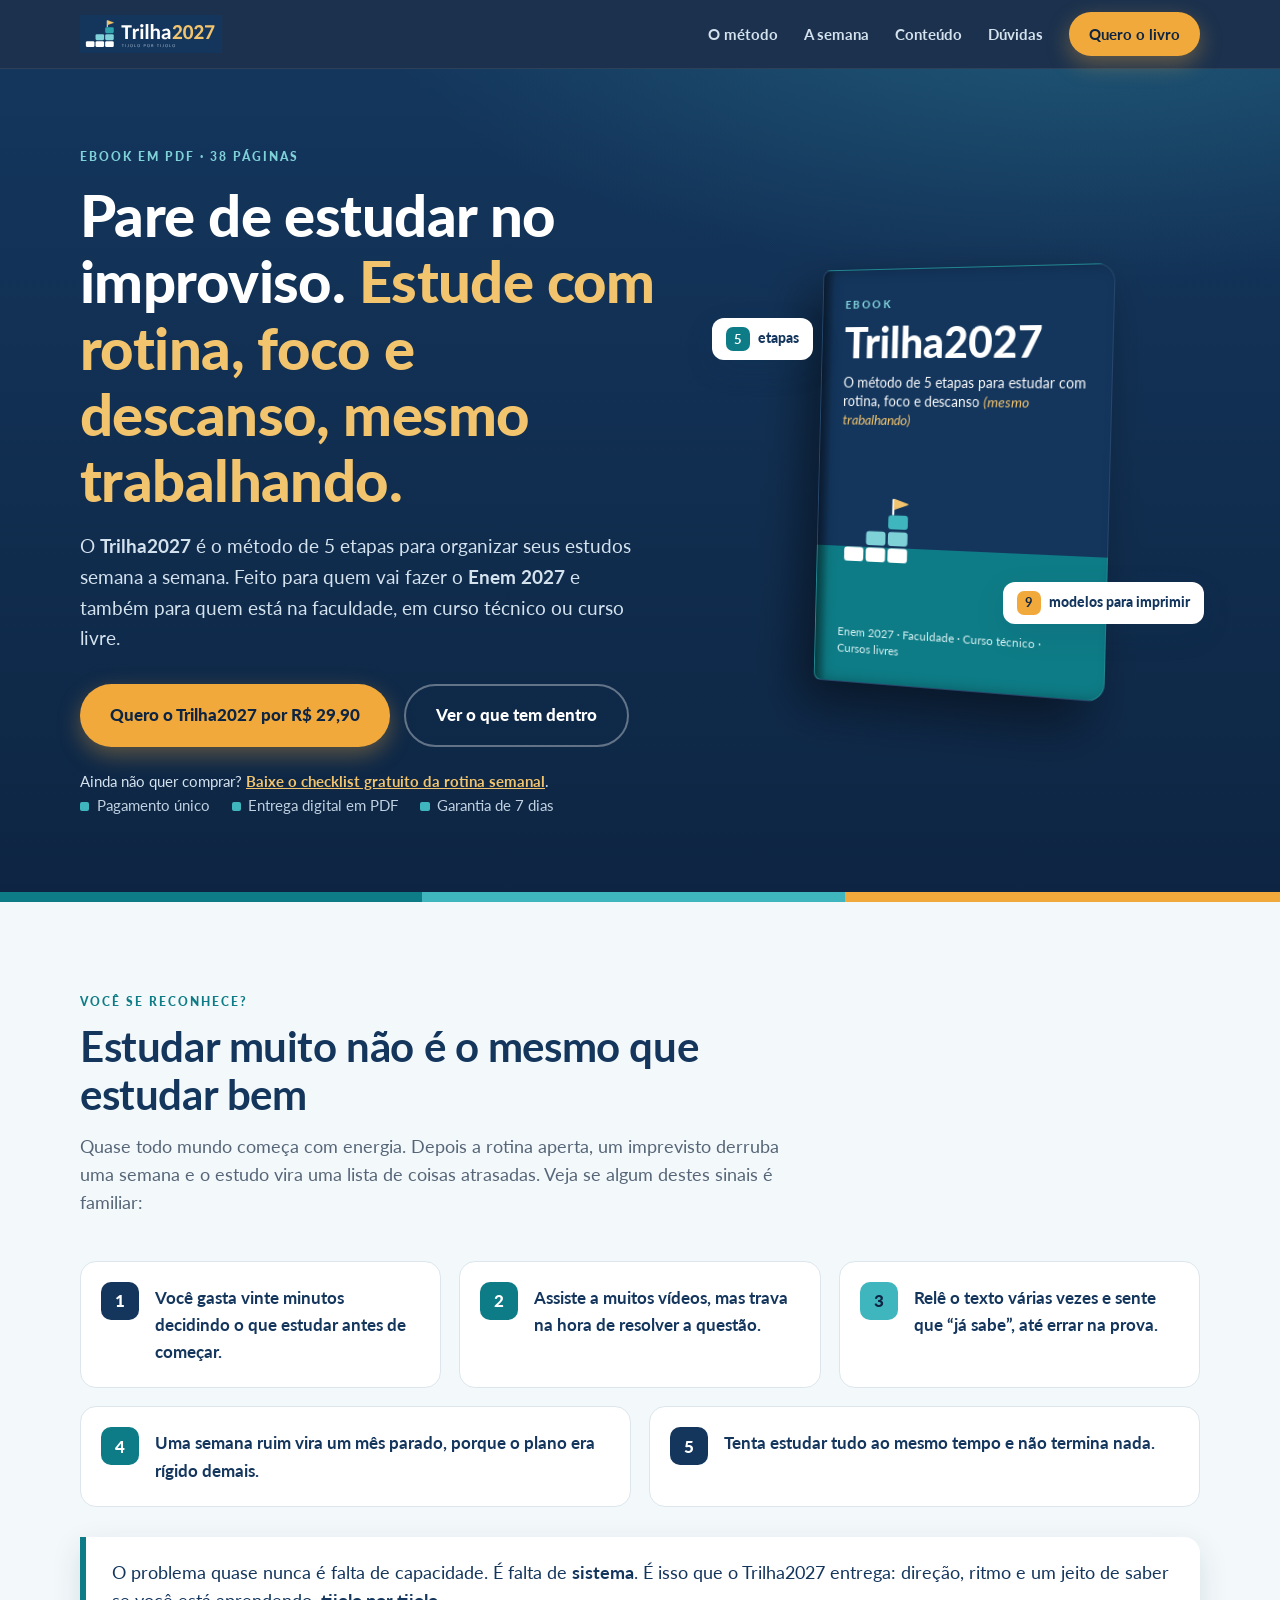
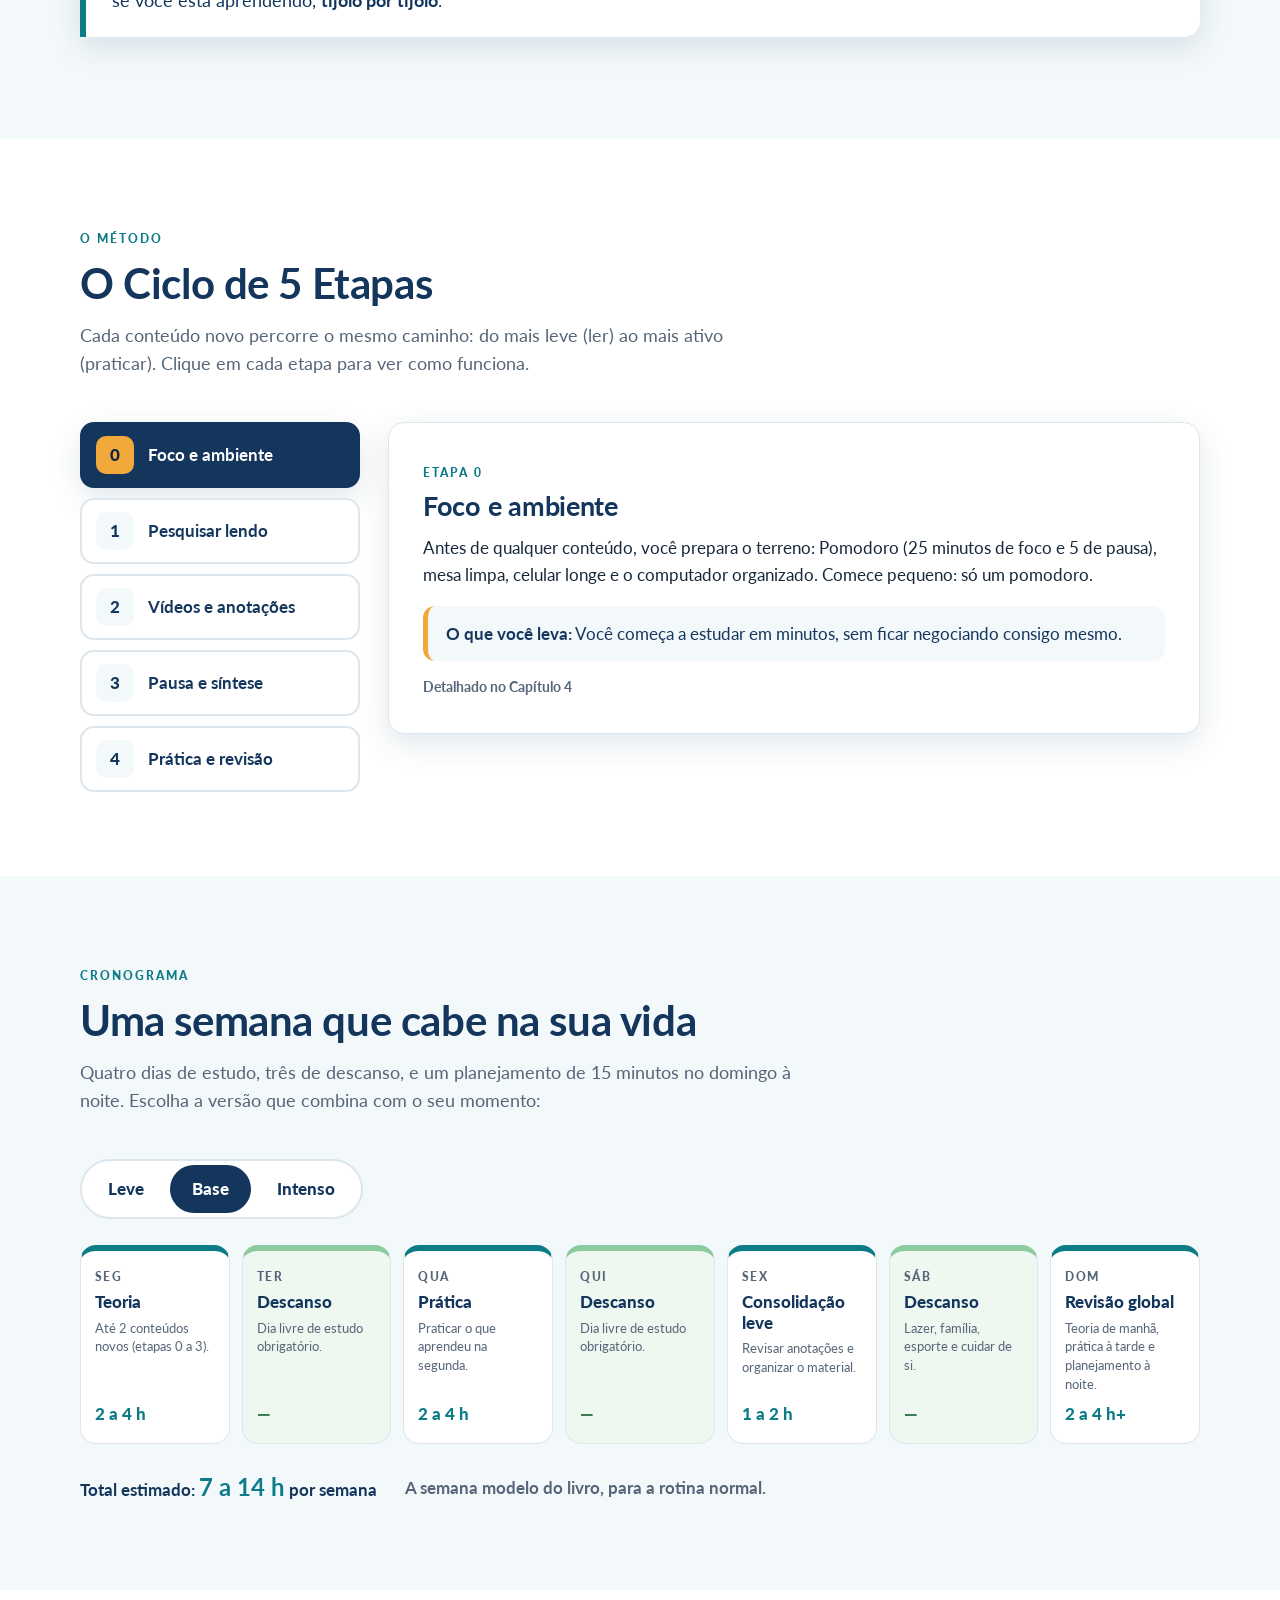
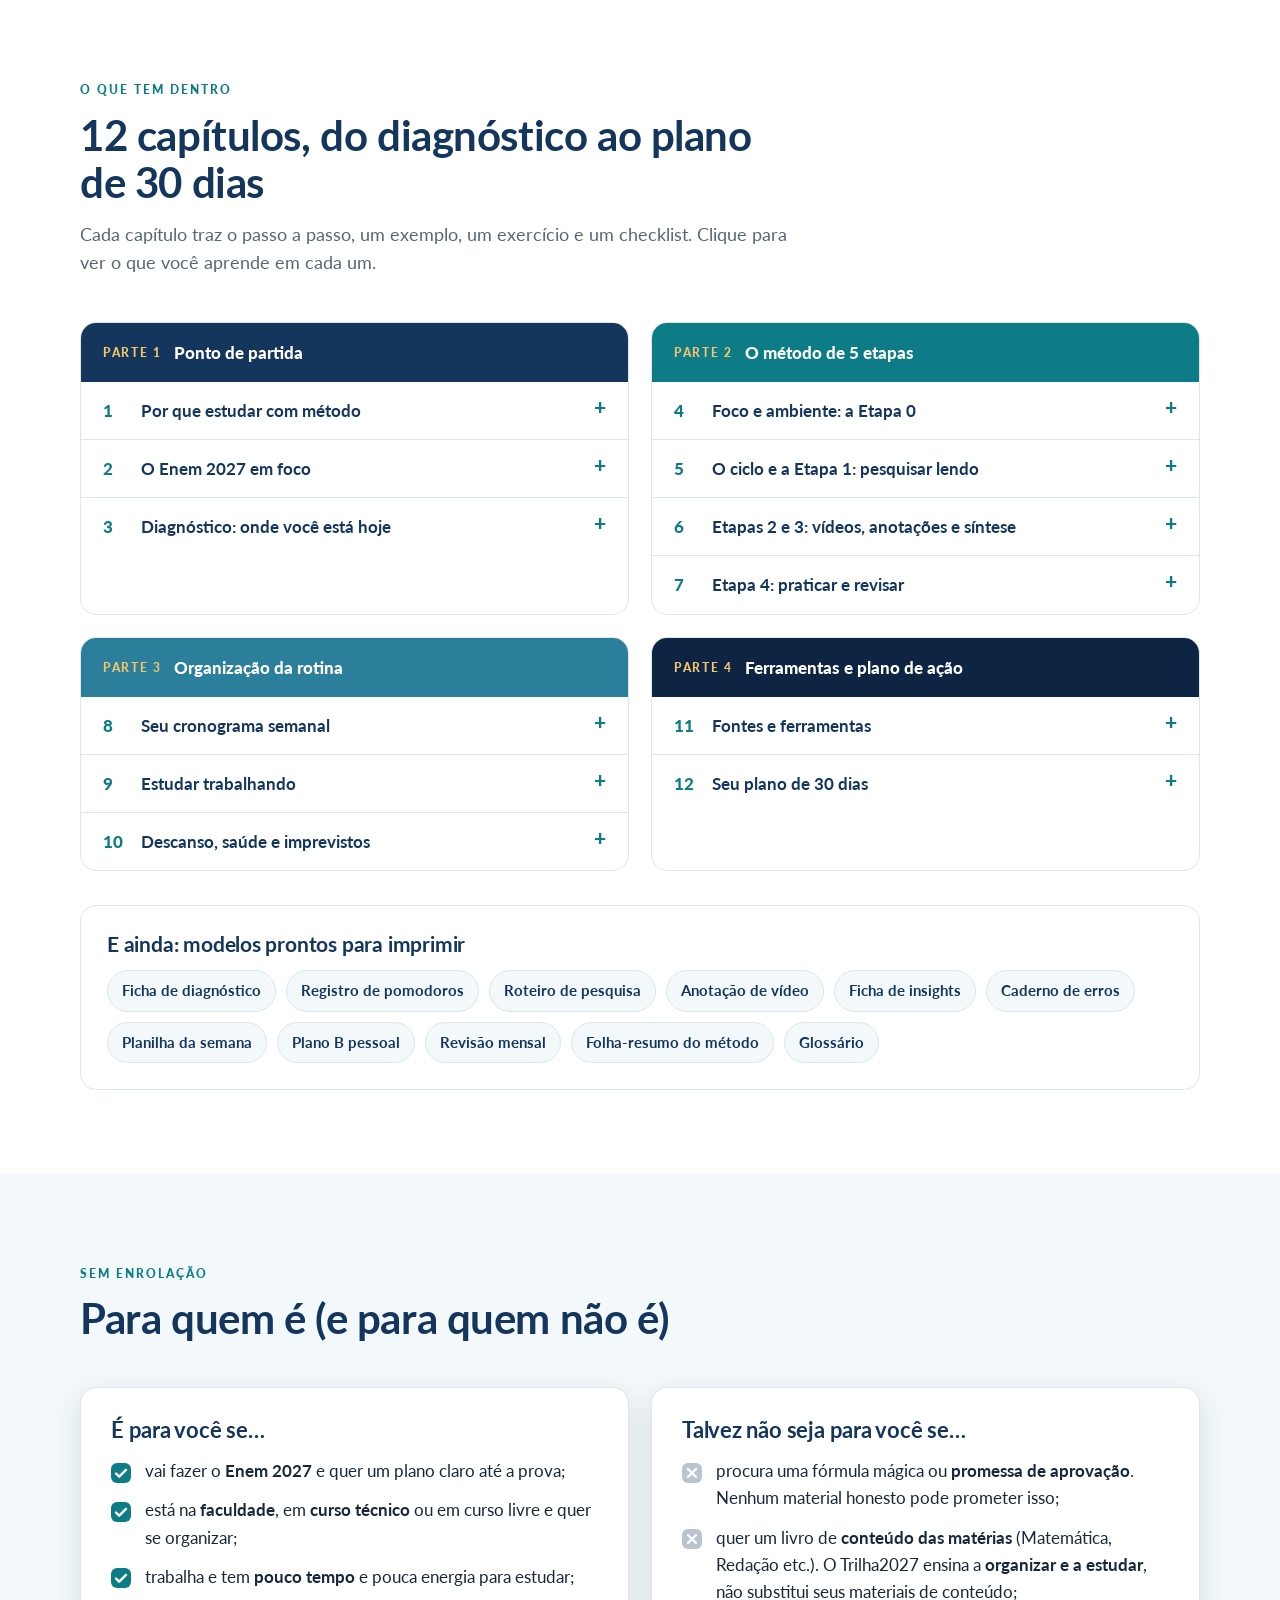
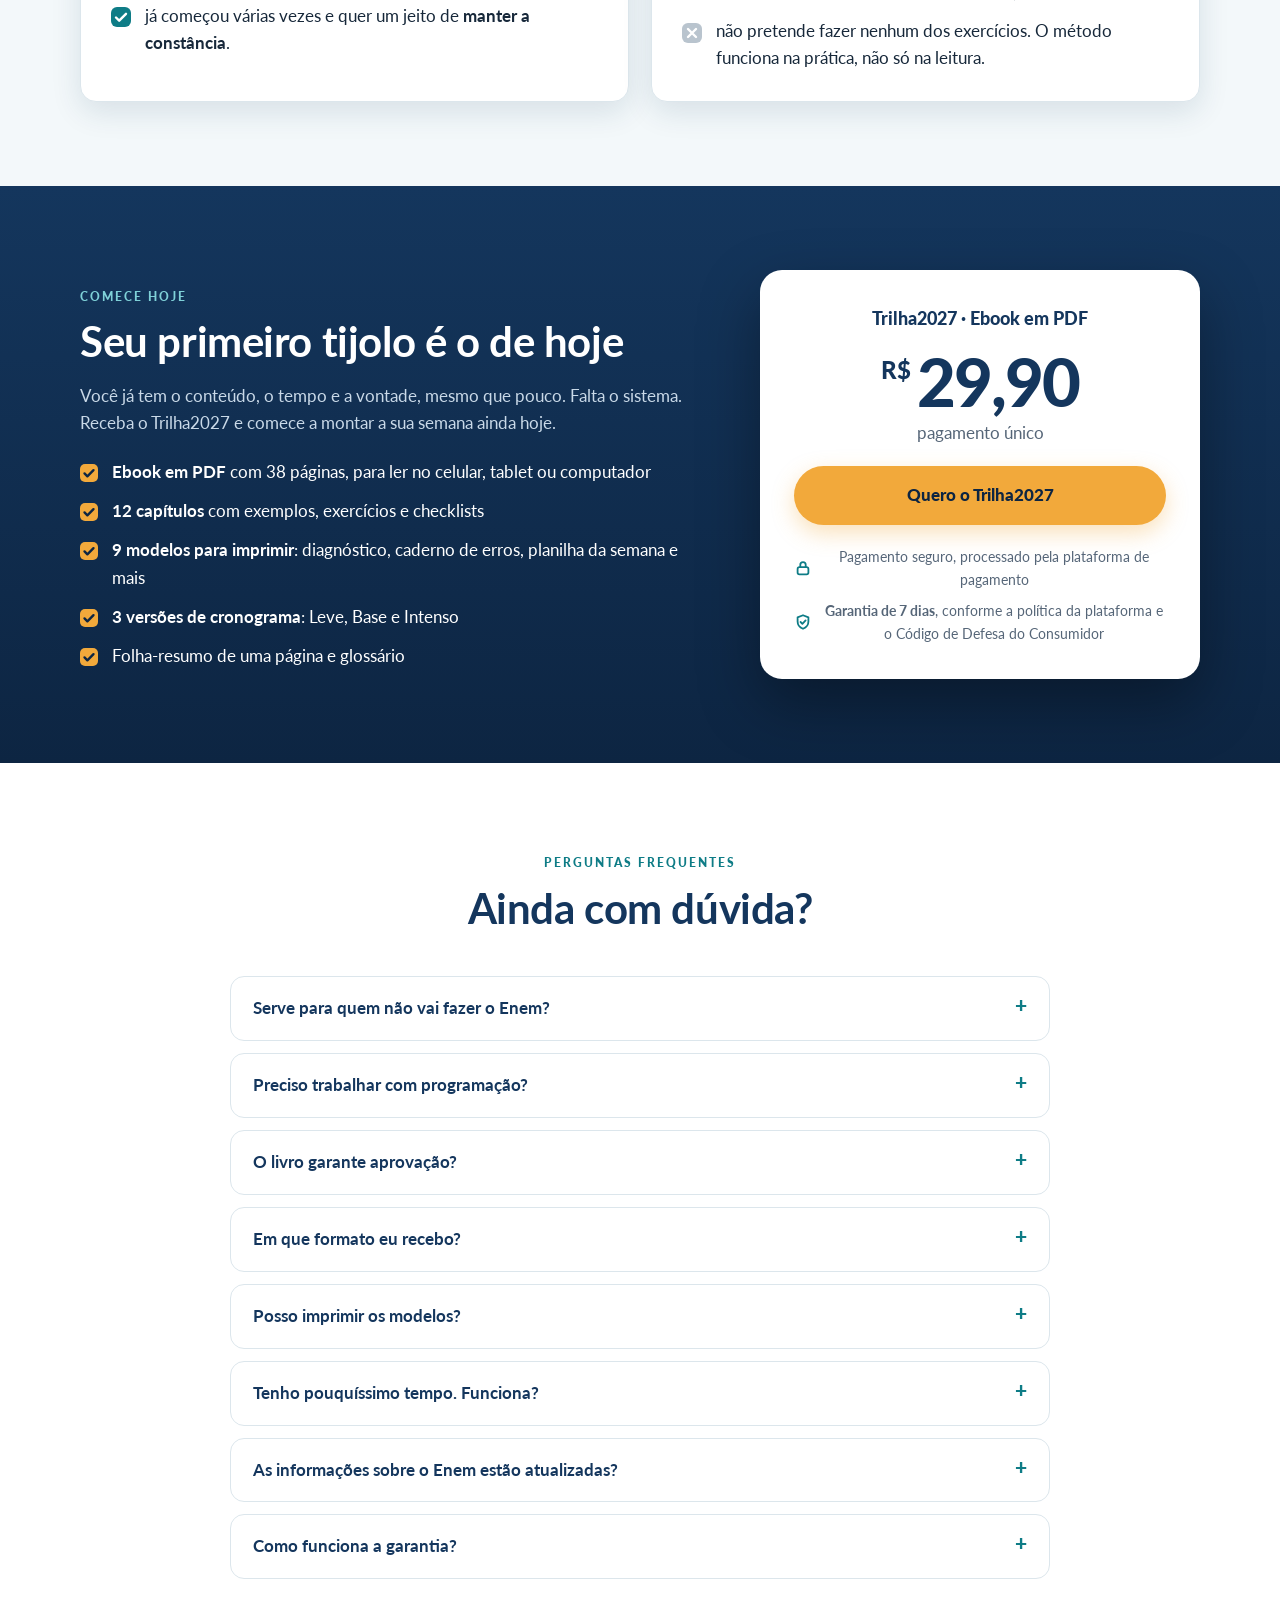
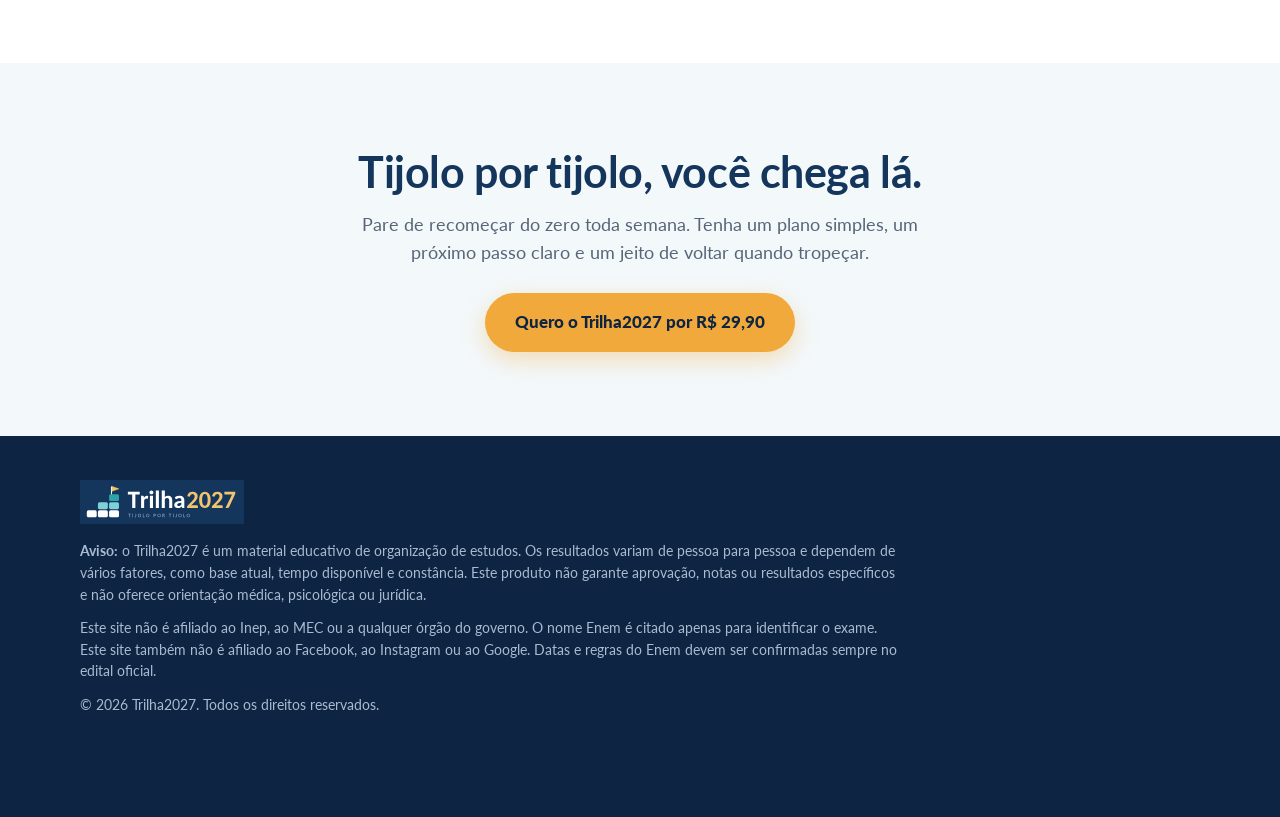
==== commit 607aa83a: "Adiciona páginas de captura, obrigado, privacidade e termos; atualiza index e estilos e configuração" ====
--- a/index.html
+++ b/index.html
@@ -12,7 +12,7 @@
   <meta property="og:title" content="Trilha2027: o método de 5 etapas para estudar com rotina, foco e descanso">
   <meta property="og:description"
     content="Ebook em PDF para estudantes do Enem 2027, da faculdade e de cursos técnicos. Diagnóstico, ciclo de 5 etapas, cronograma semanal e modelos para imprimir.">
-  
+
   <!-- Ícone e Estilos -->
   <link rel="icon" type="image/svg+xml" href="assets/logo/trilha2027-icone.svg">
   <link rel="preconnect" href="https://fonts.googleapis.com">
@@ -33,7 +33,8 @@
   <header class="site-header">
     <div class="wrap">
       <a class="brand" href="#topo" aria-label="Trilha2027, início">
-        <img src="assets/logo/trilha2027-logo-fundo-escuro.svg" alt="Trilha2027, tijolo por tijolo" width="170" height="38">
+        <img src="assets/logo/trilha2027-logo-fundo-escuro.svg" alt="Trilha2027, tijolo por tijolo" width="170"
+          height="38">
       </a>
       <nav class="nav" aria-label="Principal">
         <a href="#metodo">O método</a>
@@ -64,6 +65,10 @@
               data-cta="hero">Quero o Trilha2027 por R$&nbsp;<span data-price>29,90</span></a>
             <a class="btn btn-ghost" href="#conteudo">Ver o que tem dentro</a>
           </div>
+          <!-- ESTE É O CÓDIGO OFICIAL NO GITHUB QUE TEM QUE MUDAR PARA FAZER O COMMIT-->
+          <p class="lead-link">Ainda não quer comprar? <a href="captura.html" data-lead="hero">Baixe o checklist
+              gratuito da rotina semanal</a>.</p>
+
           <ul class="ticks">
             <li>Pagamento único</li>
             <li>Entrega digital em PDF</li>
@@ -240,18 +245,21 @@
             data-cta="offer">Quero o Trilha2027</a>
           <div class="safe">
             <div>
-              <svg viewBox="0 0 20 20" fill="none" stroke="#0E7C86" stroke-width="2" stroke-linecap="round" stroke-linejoin="round">
+              <svg viewBox="0 0 20 20" fill="none" stroke="#0E7C86" stroke-width="2" stroke-linecap="round"
+                stroke-linejoin="round">
                 <rect x="4" y="9" width="12" height="8" rx="2" />
                 <path d="M7 9V6.5a3 3 0 016 0V9" />
               </svg>
               Pagamento seguro, processado pela plataforma de pagamento
             </div>
             <div>
-              <svg viewBox="0 0 20 20" fill="none" stroke="#0E7C86" stroke-width="2" stroke-linecap="round" stroke-linejoin="round">
+              <svg viewBox="0 0 20 20" fill="none" stroke="#0E7C86" stroke-width="2" stroke-linecap="round"
+                stroke-linejoin="round">
                 <path d="M10 2.5l6 2.3v4.7c0 3.8-2.5 6.7-6 8-3.5-1.3-6-4.2-6-8V4.8z" />
                 <path d="M7.3 10l2 2 3.6-3.8" />
               </svg>
-              <span><strong>Garantia de 7 dias</strong>, conforme a política da plataforma e o Código de Defesa do Consumidor</span>
+              <span><strong>Garantia de 7 dias</strong>, conforme a política da plataforma e o Código de Defesa do
+                Consumidor</span>
             </div>
           </div>
         </div>
@@ -310,4 +318,4 @@
   <script src="js/main.js" defer></script>
 </body>
 
-</html>
+</html>
--- a/css/style.css
+++ b/css/style.css
@@ -150,6 +150,17 @@
   width: 100%;
 }
 
+.lead-link {
+  margin: 18px 0 0;
+  font-size: .95rem;
+  color: #D4E2EE
+}
+
+.lead-link a {
+  color: var(--amber-2);
+  font-weight: 700
+}
+
 /* cabeçalho */
 .site-header {
   position: sticky;
@@ -1180,4 +1191,4 @@
     opacity: 1;
     transform: none;
   }
-}
+}
